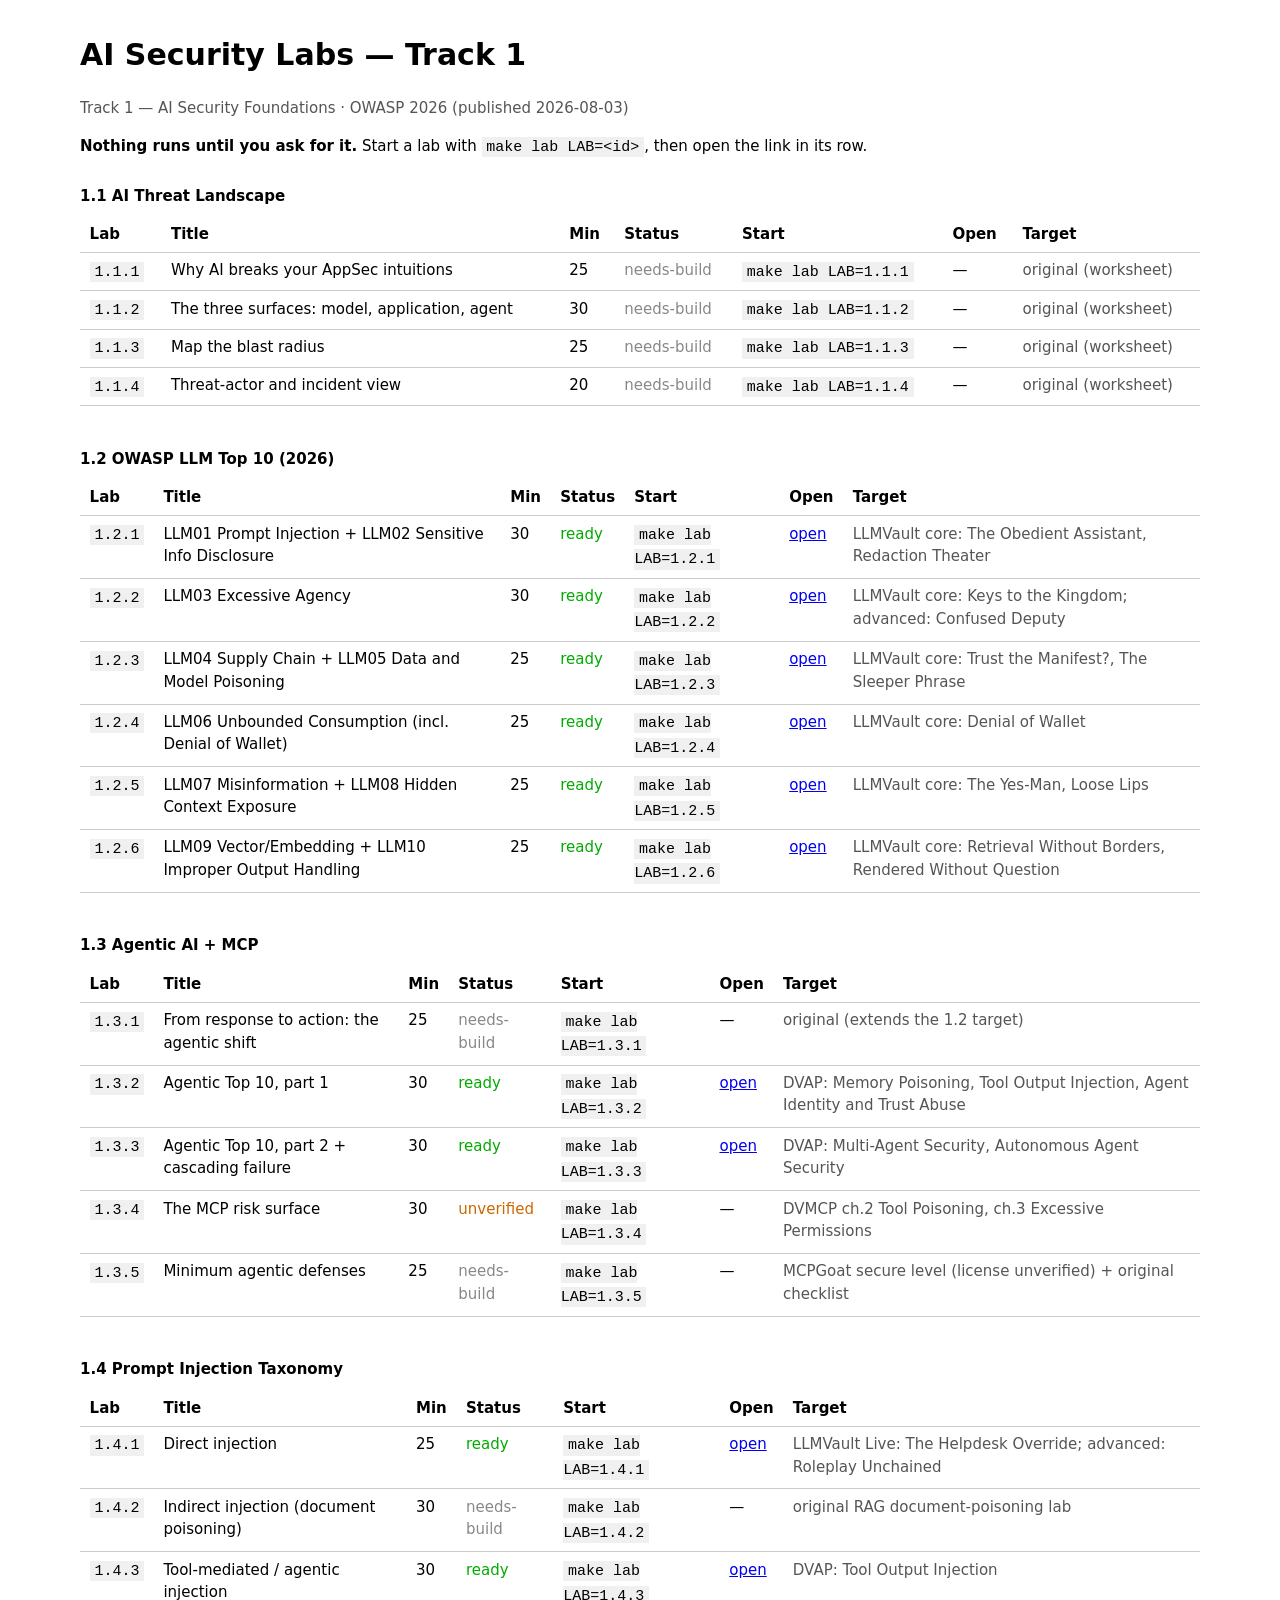
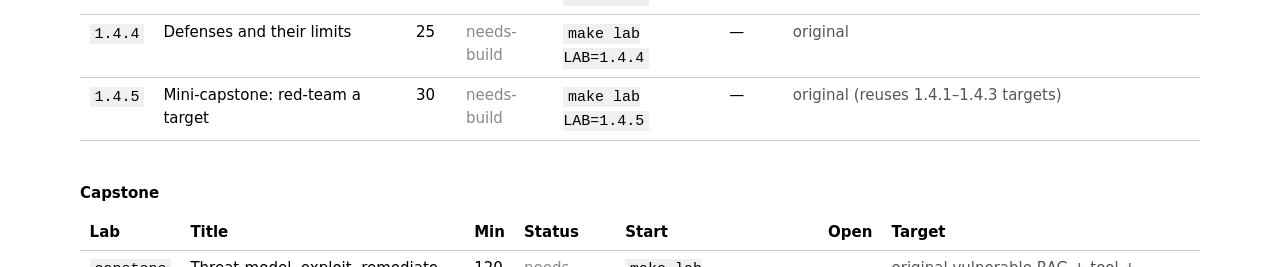
==== catalog/index.html @ fec46a05 "Add lab orchestration: pinned upstreams, overlays, profile-gated compose Stands up the orchestration" ====
<!doctype html>
<meta charset="utf-8">
<meta name="viewport" content="width=device-width, initial-scale=1">
<title>AI Security Labs — Track 1</title>
<style>
  body { font: 15px/1.5 system-ui, sans-serif; max-width: 70rem; margin: 2rem auto; padding: 0 1rem; }
  table { border-collapse: collapse; width: 100%; margin: 1rem 0 2rem; }
  th, td { border-bottom: 1px solid #ccc; padding: .4rem .6rem; text-align: left; vertical-align: top; }
  th { font-weight: 600; }
  code { background: #f0f0f0; padding: .1rem .3rem; }
  .ready { color: #0a0; } .needs-build { color: #888; } .unverified { color: #c60; }
  caption { text-align: left; font-weight: 600; padding: .6rem 0; }
  .meta { color: #555; }
</style>
<h1>AI Security Labs — Track 1</h1>
<p class="meta" id="meta"></p>
<p><strong>Nothing runs until you ask for it.</strong> Start a lab with
<code>make lab LAB=&lt;id&gt;</code>, then open the link in its row.</p>
<div id="out">Loading labs.json…</div>
<script>
fetch('labs.json').then(r => r.json()).then(d => {
  document.getElementById('meta').textContent =
    d.track + ' · OWASP ' + d.owasp_edition;
  const byModule = {};
  for (const l of d.labs) (byModule[l.module] ||= []).push(l);
  const esc = s => String(s ?? '').replace(/[&<>]/g, c => ({'&':'&amp;','<':'&lt;','>':'&gt;'}[c]));
  let html = '';
  for (const [mod, labs] of Object.entries(byModule)) {
    html += '<table><caption>' + esc(mod) + '</caption><tr>' +
      '<th>Lab</th><th>Title</th><th>Min</th><th>Status</th><th>Start</th><th>Open</th><th>Target</th></tr>';
    for (const l of labs) {
      html += '<tr>' +
        '<td><code>' + esc(l.id) + '</code></td>' +
        '<td>' + esc(l.title) + '</td>' +
        '<td>' + esc(l.minutes) + '</td>' +
        '<td class="' + esc(l.status) + '">' + esc(l.status) + '</td>' +
        '<td><code>make lab LAB=' + esc(l.id) + '</code></td>' +
        '<td>' + (l.url ? '<a href="' + esc(l.url) + '">open</a>' : '—') + '</td>' +
        '<td class="meta">' + esc(l.source) + '</td>' +
        '</tr>';
    }
    html += '</table>';
  }
  document.getElementById('out').innerHTML = html;
}).catch(e => {
  document.getElementById('out').textContent = 'Could not load labs.json: ' + e;
});
</script>
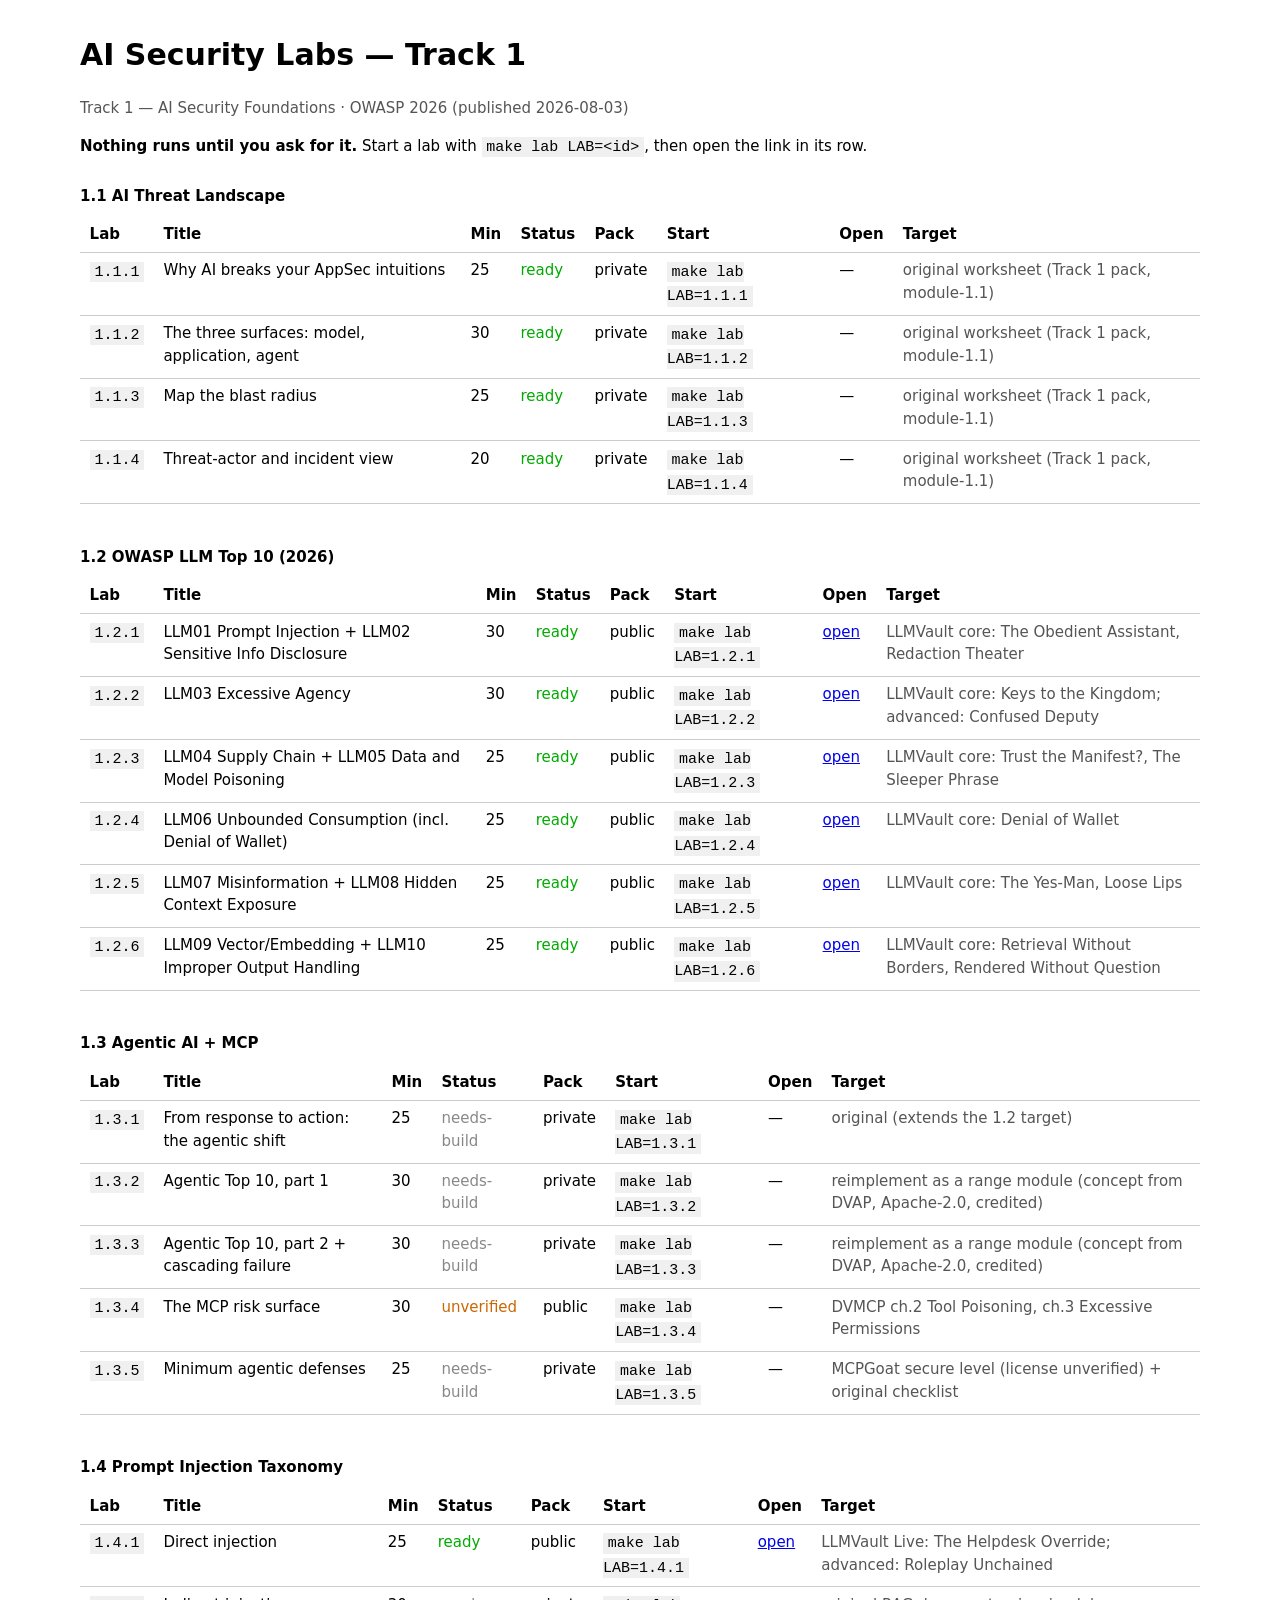
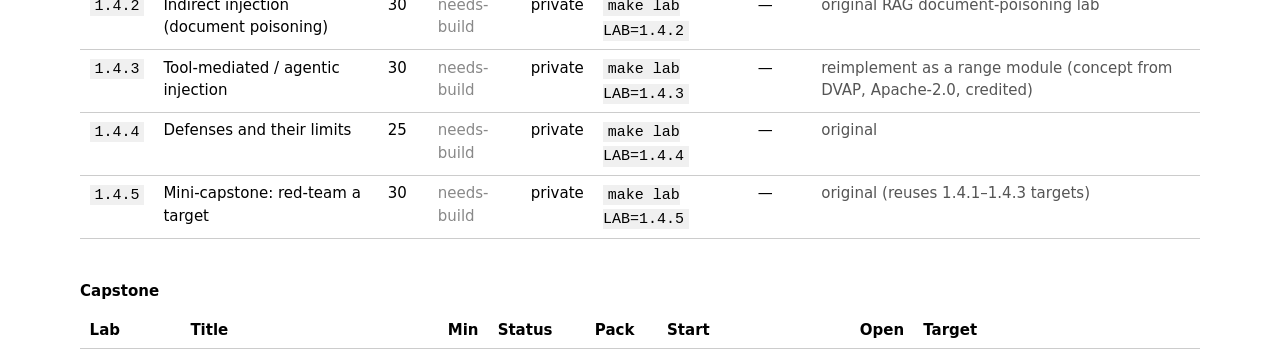
==== commit 42d20872: "Vendor and de-brand the lab host so every lab runs in one app Replaces the fetch-and-patch orchestra" ====
--- a/catalog/index.html
+++ b/catalog/index.html
@@ -27,13 +27,14 @@
   let html = '';
   for (const [mod, labs] of Object.entries(byModule)) {
     html += '<table><caption>' + esc(mod) + '</caption><tr>' +
-      '<th>Lab</th><th>Title</th><th>Min</th><th>Status</th><th>Start</th><th>Open</th><th>Target</th></tr>';
+      '<th>Lab</th><th>Title</th><th>Min</th><th>Status</th><th>Pack</th><th>Start</th><th>Open</th><th>Target</th></tr>';
     for (const l of labs) {
       html += '<tr>' +
         '<td><code>' + esc(l.id) + '</code></td>' +
         '<td>' + esc(l.title) + '</td>' +
         '<td>' + esc(l.minutes) + '</td>' +
         '<td class="' + esc(l.status) + '">' + esc(l.status) + '</td>' +
+        '<td>' + esc(l.pack || 'public') + '</td>' +
         '<td><code>make lab LAB=' + esc(l.id) + '</code></td>' +
         '<td>' + (l.url ? '<a href="' + esc(l.url) + '">open</a>' : '—') + '</td>' +
         '<td class="meta">' + esc(l.source) + '</td>' +
